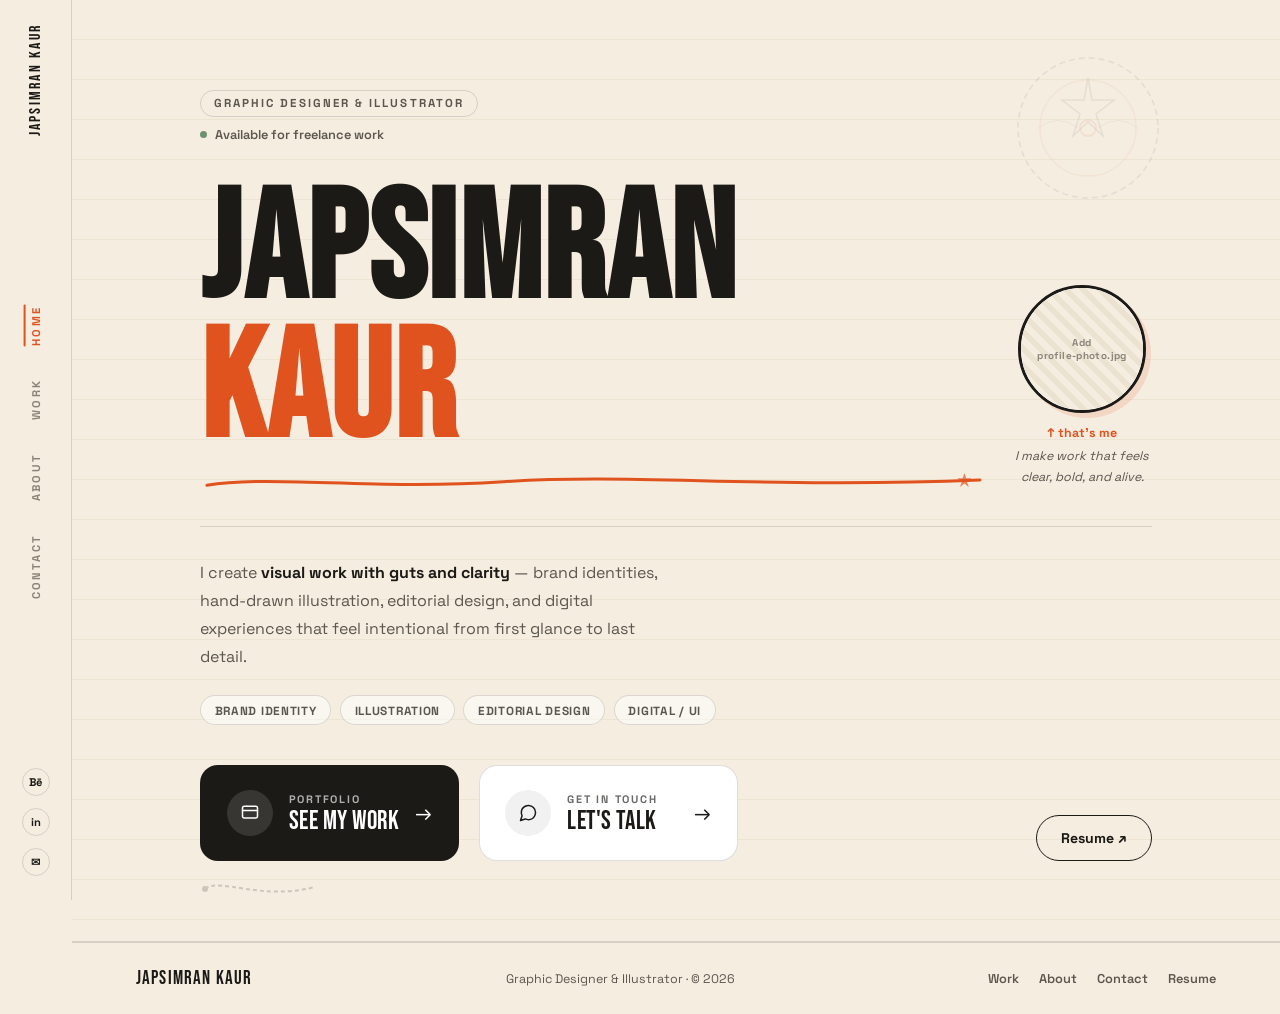
==== index.html @ 98e6c052 "Add files via upload" ====
<!DOCTYPE html>
<html lang="en">
<head>
<meta charset="UTF-8"/>
<meta name="viewport" content="width=device-width, initial-scale=1.0"/>
<title>Japsimran Kaur — Graphic Designer & Illustrator</title>
<meta name="description" content="Portfolio of Japsimran Kaur — graphic designer and illustrator specializing in brand identity, illustration, editorial and digital design."/>
<link rel="canonical" href="https://japsimrankaur.com/"/>
<meta property="og:type" content="website"/>
<meta property="og:site_name" content="Japsimran Kaur"/>
<meta property="og:title" content="Japsimran Kaur — Graphic Designer & Illustrator"/>
<meta property="og:description" content="Portfolio of Japsimran Kaur — graphic designer and illustrator specializing in brand identity, illustration, editorial and digital design."/>
<meta property="og:url" content="https://japsimrankaur.com/"/>
<meta property="og:image" content="https://japsimrankaur.com/images/social-share.jpg"/>
<meta property="og:image:width" content="1200"/>
<meta property="og:image:height" content="630"/>
<meta name="twitter:card" content="summary_large_image"/>
<meta name="twitter:title" content="Japsimran Kaur — Graphic Designer & Illustrator"/>
<meta name="twitter:description" content="Portfolio of Japsimran Kaur — graphic designer and illustrator specializing in brand identity, illustration, editorial and digital design."/>
<meta name="twitter:image" content="https://japsimrankaur.com/images/social-share.jpg"/>
<meta name="theme-color" content="#1C1A17"/>
<link rel="preconnect" href="https://fonts.googleapis.com"/>
<link rel="preconnect" href="https://fonts.gstatic.com" crossorigin/>
<link href="https://fonts.googleapis.com/css2?family=Bebas+Neue&family=Space+Grotesk:wght@400;500;600;700&display=swap" rel="stylesheet"/>
<link rel="icon" type="image/x-icon" href="images/favicon.ico"/>
<link rel="icon" type="image/png" sizes="32x32" href="images/favicon.png"/>
<link rel="icon" type="image/png" sizes="192x192" href="images/favicon-192.png"/>
<link rel="apple-touch-icon" sizes="180x180" href="images/apple-touch-icon.png"/>
<link rel="stylesheet" href="styles.css"/>

<!-- Google Analytics (GA4) — replace G-XXXXXXXXXX with your Measurement ID, then remove the surrounding comment to activate -->
<!--
<script async src="https://www.googletagmanager.com/gtag/js?id=G-XXXXXXXXXX"></script>
<script>
  window.dataLayer = window.dataLayer || [];
  function gtag(){dataLayer.push(arguments);}
  gtag('js', new Date());
  gtag('config', 'G-XXXXXXXXXX');
</script>
-->
</head>
<body data-page="home">

<!-- MOBILE TOP BAR (shown under 900px) -->
<div class="mobile-topbar">
  <span class="footer-brand">JAPSIMRAN KAUR</span>
  <a href="contact.html">Let's Talk</a>
</div>

<!-- SIDEBAR NAV -->
<aside class="sidebar">
  <span class="sidebar-brand">Japsimran Kaur</span>
  <nav class="sidebar-nav" aria-label="Main navigation">
    <a href="index.html" data-section="home">Home</a>
    <a href="work.html" data-section="work">Work</a>
    <a href="about.html" data-section="about">About</a>
    <a href="contact.html" data-section="contact">Contact</a>
  </nav>
  <div class="sidebar-socials">
    <a href="https://www.behance.net/japsimrankaur08" target="_blank" rel="noopener" title="Behance">Bē</a>
    <a href="https://www.linkedin.com/in/japsimrankaur08/" target="_blank" rel="noopener" title="LinkedIn">in</a>
    <a href="mailto:design.kaurjapsimran@gmail.com" title="Email">✉</a>
  </div>
</aside>

<div class="main-wrap">

<!-- ══════════════════════════════════
   HERO / HOME
══════════════════════════════════ -->
<section class="page-section" id="home">
  <div class="paper-lines"></div>

  <!-- Doodle sheet — faint full-bleed background texture, sits behind everything -->
  <div class="hero-doodle-bg" aria-hidden="true">
    <img src="images/doodle-sheet.jpg" alt=""/>
  </div>

  <div class="hero-inner">

    <!-- Doodle cluster top-right -->
    <svg class="hero-doodle-cluster" viewBox="0 0 160 160" fill="none" aria-hidden="true">
      <circle cx="80" cy="80" r="70" stroke="#1C1A17" stroke-width="1.5" stroke-dasharray="6 4" opacity=".35"/>
      <circle cx="80" cy="80" r="48" stroke="#E0531F" stroke-width="1.5" opacity=".25"/>
      <path d="M80 30 L84 52 L106 52 L88 66 L95 88 L80 74 L65 88 L72 66 L54 52 L76 52 Z" stroke="#1C1A17" stroke-width="1.5" fill="none" opacity=".3"/>
      <circle cx="80" cy="80" r="8" stroke="#E0531F" stroke-width="2" opacity=".4"/>
      <path d="M30 80 Q50 65 70 80" stroke="#1C1A17" stroke-width="1" fill="none" opacity=".2"/>
      <path d="M90 80 Q110 65 130 80" stroke="#1C1A17" stroke-width="1" fill="none" opacity=".2"/>
    </svg>

    <div class="hero-top">
      <div class="hero-meta">
        <span class="hero-meta-tag">Graphic Designer & Illustrator</span>
        <span class="hero-meta-status">
          <span class="status-dot"></span>
          Available for freelance work
        </span>
      </div>
    </div>

    <!-- THE NAME + PROFILE PHOTO -->
    <div style="position:relative;">
      <div class="hero-name-row">
        <div class="hero-name-block">
          <h1 class="hero-name">
            JAPSIMRAN<br/><span class="line2">KAUR</span>
          </h1>
          <!-- SVG scribble underline -->
          <svg class="name-underline" viewBox="0 0 900 28" height="28" xmlns="http://www.w3.org/2000/svg" aria-hidden="true">
            <path d="M8,20 C80,8 200,26 350,16 C500,6 650,24 900,14"
              stroke="#E0531F" stroke-width="3.5" fill="none"
              stroke-linecap="round"/>
            <path d="M882,6 L884,12 L890,12 L885,16 L887,22 L882,18 L877,22 L879,16 L874,12 L880,12 Z"
              fill="#E0531F" opacity=".7"/>
          </svg>
        </div>
        <!-- PROFILE PHOTO — replace src below with your own image -->
        <div class="hero-photo-col">
          <div class="hero-photo">
            <img src="images/profile-photo.jpg" alt="Portrait of Japsimran Kaur, graphic designer and illustrator" onerror="this.style.display='none'; this.nextElementSibling.style.display='flex';"/>
            <div class="hero-photo-placeholder" style="display:none;">Add<br/>profile-photo.jpg</div>
          </div>
          <div class="hero-annotation">
            <span class="anno-arrow">↑ that's me</span>
            <span class="anno-text">I make work that feels clear, bold, and alive.</span>
          </div>
        </div>
      </div>
    </div>

    <div class="hero-bottom">
      <div>
        <p class="hero-desc">
          I create <strong>visual work with guts and clarity</strong> — brand identities, hand-drawn illustration, editorial design, and digital experiences that feel intentional from first glance to last detail.
        </p>
        <!-- What I work on — small tag strip, fills the lower hero area -->
        <div class="hero-focus-tags">
          <span class="hero-focus-tag">Brand Identity</span>
          <span class="hero-focus-tag">Illustration</span>
          <span class="hero-focus-tag">Editorial Design</span>
          <span class="hero-focus-tag">Digital / UI</span>
        </div>

        <!-- STANDOUT VISUAL CTAs — the two things a visitor should do next -->
        <div class="cta-showcase">
          <a class="cta-card cta-work sr up" href="work.html">
            <span class="cta-icon">
              <svg viewBox="0 0 24 24" fill="none" stroke="currentColor" stroke-width="1.8" stroke-linecap="round" stroke-linejoin="round"><rect x="3" y="4" width="18" height="14" rx="2"/><path d="M3 9h18"/><path d="M8 4v0"/></svg>
            </span>
            <span class="cta-text">
              <span class="cta-label">Portfolio</span>
              <span class="cta-title">See My Work</span>
            </span>
            <span class="cta-arrow">→</span>
          </a>
          <a class="cta-card cta-talk sr up d1" href="contact.html">
            <span class="cta-icon">
              <svg viewBox="0 0 24 24" fill="none" stroke="currentColor" stroke-width="1.8" stroke-linecap="round" stroke-linejoin="round"><path d="M21 11.5a8.38 8.38 0 0 1-.9 3.8 8.5 8.5 0 0 1-7.6 4.7 8.38 8.38 0 0 1-3.8-.9L3 21l1.9-5.7a8.38 8.38 0 0 1-.9-3.8 8.5 8.5 0 0 1 4.7-7.6 8.38 8.38 0 0 1 3.8-.9h.5a8.48 8.48 0 0 1 8 8v.5z"/></svg>
            </span>
            <span class="cta-text">
              <span class="cta-label">Get In Touch</span>
              <span class="cta-title">Let's Talk</span>
            </span>
            <span class="cta-arrow">→</span>
          </a>
        </div>
      </div>
      <div class="hero-cta-group">
        <a class="btn btn-ghost" href="resume.pdf" target="_blank" rel="noopener">Resume ↗</a>
      </div>
    </div>

    <!-- doodle annotation bottom-left -->
    <svg style="position:absolute;bottom:2rem;left:4rem;width:120px;opacity:.18;" viewBox="0 0 120 40" fill="none" aria-hidden="true">
      <path d="M5 20 C20 8 60 32 115 18" stroke="#1C1A17" stroke-width="2" stroke-dasharray="4 3"/>
      <circle cx="5" cy="20" r="3" fill="#1C1A17"/>
    </svg>
  </div>
</section>

</div><!-- end main-wrap -->

<!-- FOOTER -->
<footer class="site-footer">
  <div class="footer-brand">JAPSIMRAN KAUR</div>
  <span class="footer-copy">Graphic Designer & Illustrator · © 2026</span>
  <nav class="footer-links">
    <a href="work.html">Work</a>
    <a href="about.html">About</a>
    <a href="contact.html">Contact</a>
    <a href="resume.pdf" target="_blank" rel="noopener">Resume</a>
  </nav>
</footer>

<!-- MOBILE NAV -->
<nav class="mobile-nav" aria-label="Mobile navigation">
  <a href="index.html" data-section="home">
    <span class="mob-nav-dot"></span>Home
  </a>
  <a href="work.html" data-section="work">
    <span class="mob-nav-dot"></span>Work
  </a>
  <a href="about.html" data-section="about">
    <span class="mob-nav-dot"></span>About
  </a>
  <a href="contact.html" data-section="contact">
    <span class="mob-nav-dot"></span>Contact
  </a>
</nav>

<script src="main.js"></script>
</body>
</html>
---- styles.css ----
/* ══════════════════════════════════════
   JAPSIMRAN KAUR — PORTFOLIO
   Shared stylesheet for all pages
══════════════════════════════════════ */

/* ══════════════════════════════════════
   RESET & BASE
══════════════════════════════════════ */
*,*::before,*::after{box-sizing:border-box;margin:0;padding:0}
html{scroll-behavior:smooth;-webkit-font-smoothing:antialiased}
body{
  font-family:'Space Grotesk',sans-serif;
  background:var(--cream);
  color:var(--black);
  overflow-x:hidden;
}
img{max-width:100%;display:block}
a{color:inherit;text-decoration:none}
button,input,textarea{font:inherit}

/* ══════════════════════════════════════
   TOKENS  — darker, warmer, consistent across every page
══════════════════════════════════════ */
:root{
  --cream:#F5EDE0;
  --black:#1C1A17;            /* slightly softer than pure black, warmer */
  --orange:#E0531F;           /* darkened from F05A28 for better contrast/legibility */
  --orange-dim:rgba(224,83,31,.14);
  --sage:#6E9171;              /* darkened from 8BAB8D so it reads on cream */
  --rule:#E3D6BE;              /* warm rule tone, replaces old cool blue #C8D8E8 */
  --muted:#5B564E;             /* darkened from #777 — was too low-contrast on cream */
  --muted-soft:#8A8478;        /* secondary muted, still readable */
  --white:#FFFFFF;
  --line:rgba(28,26,23,.14);   /* standard hairline replacing hard 2px black borders */
  --line-soft:rgba(28,26,23,.08);
  --shadow-card:rgba(28,26,23,.10);
  --sidebar:72px;
  --max:1120px;
}

/* ══════════════════════════════════════
   VERTICAL NAV SIDEBAR (desktop)
══════════════════════════════════════ */
.sidebar{
  position:fixed;
  left:0;top:0;bottom:0;
  width:var(--sidebar);
  z-index:200;
  display:flex;
  flex-direction:column;
  align-items:center;
  justify-content:space-between;
  padding:1.5rem 0;
  border-right:1.5px solid var(--line);
  background:var(--cream);
}
.sidebar-brand{
  writing-mode:vertical-rl;
  text-orientation:mixed;
  transform:rotate(180deg);
  font-family:'Bebas Neue',sans-serif;
  font-size:1rem;
  letter-spacing:.14em;
  color:var(--black);
}
.sidebar-nav{
  display:flex;flex-direction:column;
  align-items:center;gap:.25rem;
}
.sidebar-nav a{
  writing-mode:vertical-rl;
  text-orientation:mixed;
  transform:rotate(180deg);
  font-size:.7rem;
  font-weight:700;
  letter-spacing:.2em;
  text-transform:uppercase;
  color:var(--muted-soft);
  padding:.9rem .3rem;
  border-radius:4px;
  transition:color .2s,background .2s;
  position:relative;
}
.sidebar-nav a:hover,
.sidebar-nav a.active{color:var(--orange)}
.sidebar-nav a.active::before{
  content:'';
  position:absolute;right:0;top:50%;
  transform:translateY(-50%);
  width:2px;height:60%;
  background:var(--orange);
  border-radius:2px;
}
.sidebar-socials{
  display:flex;flex-direction:column;gap:.75rem;align-items:center;
}
.sidebar-socials a{
  width:28px;height:28px;
  display:grid;place-items:center;
  border:1.5px solid var(--line);
  border-radius:50%;
  font-size:.7rem;
  font-weight:700;
  transition:border-color .2s,color .2s,transform .2s;
}
.sidebar-socials a:hover{
  border-color:var(--orange);
  color:var(--orange);
  transform:scale(1.12);
}

/* ══════════════════════════════════════
   MAIN CONTENT (offset for sidebar)
══════════════════════════════════════ */
.main-wrap{
  margin-left:var(--sidebar);
  min-height:100vh;
}

/* ══════════════════════════════════════
   SECTION BASE
══════════════════════════════════════ */
.page-section{
  min-height:100vh;
  padding:5rem 4rem 5rem 4rem;
  position:relative;
  border-bottom:1.5px solid var(--line);
}
.inner{
  max-width:var(--max);
  margin:0 auto;
}

/* ══════════════════════════════════════
   PAPER LINES (subtle ruled texture)
══════════════════════════════════════ */
.paper-lines{
  position:absolute;inset:0;
  pointer-events:none;z-index:0;
  background-image:repeating-linear-gradient(
    to bottom,
    transparent,
    transparent 39px,
    var(--rule) 39px,
    var(--rule) 40px
  );
  opacity:.4;
}

/* ══════════════════════════════════════
   ★  HERO — THE SKETCHBOOK SPREAD
══════════════════════════════════════ */
#home{
  display:flex;
  align-items:center;
  background:var(--cream);
  overflow:hidden;
  padding-top:0;padding-bottom:0;
  min-height:100vh;
}
.hero-inner{
  position:relative;z-index:1;
  width:100%;
  display:flex;
  flex-direction:column;
  justify-content:center;
  padding:5rem 4rem;
}
.hero-top{
  display:flex;
  align-items:flex-start;
  justify-content:space-between;
  gap:2rem;
  margin-bottom:2.5rem;
}
.hero-meta{
  display:flex;flex-direction:column;
  gap:.6rem;
  padding-top:.6rem;
}
.hero-meta-tag{
  font-size:.72rem;
  font-weight:700;
  letter-spacing:.18em;
  text-transform:uppercase;
  color:var(--muted);
  border:1.5px solid var(--line);
  border-radius:999px;
  padding:.35rem .8rem;
  display:inline-block;
  align-self:flex-start;
}
.hero-meta-status{
  display:flex;align-items:center;gap:.5rem;
  font-size:.8rem;font-weight:600;color:var(--muted);
}
.status-dot{
  width:7px;height:7px;
  background:var(--sage);
  border-radius:50%;
  animation:pulse 2.5s ease infinite;
}
@keyframes pulse{
  0%,100%{box-shadow:0 0 0 0 rgba(110,145,113,.5)}
  50%{box-shadow:0 0 0 6px rgba(110,145,113,0)}
}

/* Doodle sheet — faint full-bleed background watermark on the hero */
.hero-doodle-bg{
  position:absolute;
  inset:0;
  z-index:0;
  overflow:hidden;
  pointer-events:none;
}
.hero-doodle-bg img{
  position:absolute;
  top:50%;right:-4%;
  width:46%;
  min-width:420px;
  height:auto;
  transform:translateY(-50%);
  opacity:.07;
  filter:grayscale(1) contrast(.9);
  mix-blend-mode:multiply;
  -webkit-mask-image:radial-gradient(ellipse 65% 65% at 60% 50%, #000 45%, transparent 88%);
  mask-image:radial-gradient(ellipse 65% 65% at 60% 50%, #000 45%, transparent 88%);
}

/* Reusable doodle watermark for any light/cream section (work, contact headers) */
.page-doodle-bg{
  position:absolute;
  inset:0;
  z-index:0;
  overflow:hidden;
  pointer-events:none;
}
.page-doodle-bg img{
  position:absolute;
  top:50%;right:-6%;
  width:38%;
  min-width:340px;
  height:auto;
  transform:translateY(-50%);
  opacity:.06;
  filter:grayscale(1) contrast(.9);
  mix-blend-mode:multiply;
  -webkit-mask-image:radial-gradient(ellipse 60% 60% at 65% 50%, #000 40%, transparent 85%);
  mask-image:radial-gradient(ellipse 60% 60% at 65% 50%, #000 40%, transparent 85%);
}
.page-doodle-bg-left img{
  right:auto;left:-6%;
  -webkit-mask-image:radial-gradient(ellipse 60% 60% at 35% 50%, #000 40%, transparent 85%);
  mask-image:radial-gradient(ellipse 60% 60% at 35% 50%, #000 40%, transparent 85%);
}
/* Variant for dark sections (About page) — doodle reads as light linework on black */
.page-doodle-bg-dark img{
  opacity:.10;
  filter:grayscale(1) invert(1) contrast(.85);
  mix-blend-mode:screen;
}
/* About page specifically: the right column is full of solid content (photo,
   faces panel) so a right-anchored doodle gets buried behind it. Instead,
   spread it wider and centre it so it reads behind BOTH columns evenly. */
#about .page-doodle-bg img{
  top:48%;left:50%;right:auto;
  width:78%;
  min-width:560px;
  transform:translate(-50%,-50%);
  -webkit-mask-image:radial-gradient(ellipse 70% 70% at 50% 50%, #000 35%, transparent 88%);
  mask-image:radial-gradient(ellipse 70% 70% at 50% 50%, #000 35%, transparent 88%);
}

/* Profile photo + name layout */
.hero-name-row{
  display:flex;
  align-items:flex-end;
  justify-content:space-between;
  gap:2rem;
  flex-wrap:wrap;
}
.hero-photo-col{
  display:flex;
  flex-direction:column;
  align-items:center;
  gap:.75rem;
  flex-shrink:0;
  padding-bottom:.5rem;
}
.hero-photo{
  width:128px;height:128px;
  border-radius:50%;
  overflow:hidden;
  border:3px solid var(--black);
  background:var(--white);
  flex-shrink:0;
  position:relative;
  box-shadow:5px 5px 0 var(--orange-dim);
}
.hero-photo img{width:100%;height:100%;object-fit:cover;}
.hero-photo-placeholder{
  width:100%;height:100%;
  display:flex;align-items:center;justify-content:center;
  text-align:center;
  font-size:.62rem;font-weight:700;
  letter-spacing:.04em;
  color:var(--muted-soft);
  padding:.6rem;
  background:repeating-linear-gradient(45deg,var(--cream),var(--cream) 6px,#ECE2D2 6px,#ECE2D2 12px);
}

/* THE MASSIVE NAME */
.hero-name-block{position:relative;flex:1;min-width:260px;}
.hero-name{
  font-family:'Bebas Neue',sans-serif;
  font-size:clamp(4rem,12vw,10.5rem);
  line-height:.9;
  letter-spacing:.01em;
  color:var(--black);
  position:relative;
  z-index:1;
  overflow-wrap:break-word;
  max-width:100%;
}
.hero-name .line2{color:var(--orange);}

/* SVG scribble underline */
.name-underline{
  display:block;
  width:100%;
  margin-top:.4rem;
  overflow:visible;
}
.name-underline path{
  stroke-dasharray:1000;
  stroke-dashoffset:1000;
  animation:drawLine 1.4s ease forwards .6s;
}
@keyframes drawLine{to{stroke-dashoffset:0}}

/* Annotation — margin note style, sits under the profile photo */
.hero-annotation{
  max-width:140px;
  text-align:center;
}
.anno-arrow{
  display:block;
  font-size:.78rem;
  color:var(--orange);
  font-weight:700;
  margin-bottom:.2rem;
}
.anno-text{
  font-size:.78rem;
  color:var(--muted);
  line-height:1.45;
  font-style:italic;
}

/* Bottom hero row */
.hero-bottom{
  display:flex;
  align-items:flex-end;
  justify-content:space-between;
  gap:2rem;
  padding-top:2rem;
  margin-top:2rem;
  border-top:1.5px solid var(--line);
}
.hero-desc{
  max-width:46ch;
  font-size:1rem;
  color:var(--muted);
  line-height:1.75;
}
.hero-desc strong{color:var(--black);}
.hero-focus-tags{
  display:flex;flex-wrap:wrap;gap:.55rem;
  margin-top:1.5rem;
}
.hero-focus-tag{
  font-size:.74rem;font-weight:700;
  letter-spacing:.06em;text-transform:uppercase;
  color:var(--muted);
  border:1.5px solid var(--line);
  border-radius:999px;
  padding:.4rem .85rem;
  background:rgba(255,255,255,.5);
  transition:border-color .2s,color .2s;
}
.hero-focus-tag:hover{border-color:var(--orange);color:var(--orange);}
.hero-cta-group{
  display:flex;flex-direction:column;
  align-items:flex-end;gap:.75rem;
  flex-shrink:0;
}

/* ══════════════════════════════════════
   STANDOUT CTA CARDS — Home page "See My Work" / "Let's Talk"
══════════════════════════════════════ */
.cta-showcase{
  display:grid;
  grid-template-columns:1fr 1fr;
  gap:1.25rem;
  margin-top:2.5rem;
}
.cta-card{
  position:relative;
  display:flex;
  align-items:center;
  gap:1rem;
  padding:1.5rem 1.6rem;
  border-radius:18px;
  border:1.5px solid var(--line);
  overflow:hidden;
  cursor:pointer;
  transition:transform .3s cubic-bezier(.2,.8,.2,1),box-shadow .3s ease,border-color .3s ease;
}
.cta-card::before{
  content:'';
  position:absolute;inset:0;
  opacity:0;
  transition:opacity .35s ease;
  z-index:0;
}
.cta-card:hover{transform:translateY(-6px) scale(1.015);box-shadow:0 20px 44px -14px rgba(28,26,23,.3);}
.cta-card:hover::before{opacity:1;}
.cta-work{background:var(--black);color:var(--white);}
.cta-work::before{background:radial-gradient(circle at 85% 20%,rgba(224,83,31,.5),transparent 60%);}
.cta-work:hover{border-color:var(--orange);}
.cta-talk{background:var(--white);color:var(--black);}
.cta-talk::before{background:radial-gradient(circle at 85% 20%,rgba(110,145,113,.35),transparent 60%);}
.cta-talk:hover{border-color:var(--sage);}
.cta-icon{
  position:relative;z-index:1;
  width:46px;height:46px;flex-shrink:0;
  border-radius:50%;
  display:grid;place-items:center;
  background:rgba(255,255,255,.12);
  transition:transform .35s cubic-bezier(.2,.8,.2,1),background .3s ease;
}
.cta-talk .cta-icon{background:rgba(28,26,23,.06);}
.cta-card:hover .cta-icon{transform:rotate(-14deg) scale(1.08);}
.cta-icon svg{width:20px;height:20px;}
.cta-text{position:relative;z-index:1;flex:1;}
.cta-text .cta-label{
  display:block;font-size:.68rem;font-weight:700;letter-spacing:.16em;text-transform:uppercase;
  opacity:.65;margin-bottom:.2rem;
}
.cta-text .cta-title{
  font-family:'Bebas Neue',sans-serif;
  font-size:1.6rem;letter-spacing:.02em;line-height:1;
}
.cta-arrow{
  position:relative;z-index:1;
  font-size:1.3rem;flex-shrink:0;
  transition:transform .3s cubic-bezier(.2,.8,.2,1);
}
.cta-card:hover .cta-arrow{transform:translateX(6px);}
@media(max-width:900px){
  .cta-showcase{grid-template-columns:1fr;margin-top:1.75rem;}
}

/* Doodle circle cluster top-right */
.hero-doodle-cluster{
  position:absolute;
  top:3rem;right:3rem;
  width:160px;height:160px;
  pointer-events:none;z-index:0;
  opacity:.22;
}

/* ══════════════════════════════════════
   BUTTONS
══════════════════════════════════════ */
.btn{
  display:inline-flex;align-items:center;gap:.5rem;
  padding:.8rem 1.5rem;
  border-radius:999px;
  font-weight:700;font-size:.88rem;
  border:1.5px solid var(--black);
  transition:transform .2s ease,background .2s,color .2s,border-color .2s,box-shadow .2s;
  white-space:nowrap;
  cursor:pointer;
}
.btn:hover{transform:translateY(-2px);}
.btn-solid{background:var(--black);color:var(--white);}
.btn-solid:hover{background:var(--orange);border-color:var(--orange);}
.btn-ghost{background:transparent;color:var(--black);}
.btn-ghost:hover{background:var(--white);border-color:var(--orange);color:var(--orange);}
.btn-orange{background:var(--orange);color:var(--white);border-color:var(--orange);}
.btn-orange:hover{background:var(--black);border-color:var(--black);}

/* ══════════════════════════════════════
   SECTION HEADERS
══════════════════════════════════════ */
.sec-eyebrow{
  font-size:.7rem;font-weight:700;
  letter-spacing:.2em;text-transform:uppercase;
  color:var(--orange);
  display:flex;align-items:center;gap:.6rem;
  margin-bottom:.75rem;
}
.sec-eyebrow::before{content:'✦';}
.sec-title{
  font-family:'Bebas Neue',sans-serif;
  font-size:clamp(3rem,7vw,6.5rem);
  line-height:.88;letter-spacing:.02em;
  margin-bottom:1rem;
}
.sec-sub{color:var(--muted);max-width:52ch;font-size:.97rem;line-height:1.7;}

/* ══════════════════════════════════════
   WORK SECTION
══════════════════════════════════════ */
#work{background:var(--cream);}
.work-header{
  display:flex;
  justify-content:space-between;
  align-items:flex-end;
  margin-bottom:3rem;
  gap:2rem;
  flex-wrap:wrap;
}

/* PROJECT GRID — masonry-ish intentional layout */
.proj-grid{
  display:grid;
  grid-template-columns:1fr 1fr 1fr;
  grid-template-rows:auto;
  gap:1.25rem;
}
/* card 1: large left */
.proj-card:nth-child(1){grid-column:1/3;grid-row:1/2;}
/* card 2: right tall */
.proj-card:nth-child(2){grid-column:3/4;grid-row:1/3;}
/* card 3: bottom, spans left two columns */
.proj-card:nth-child(3){grid-column:1/3;grid-row:2/3;}

/* ══════════════════════════════════════
   PRINT GALLERY TEASERS — Posters / Book Covers
   (link out to standalone Pinterest-style pages)
══════════════════════════════════════ */
.print-gallery-heading{margin:4rem 0 1.5rem;}
.print-gallery-grid{
  display:grid;
  grid-template-columns:1fr 1fr;
  gap:1.25rem;
}
.print-gallery-card{
  position:relative;
  display:block;
  border-radius:18px;
  overflow:hidden;
  border:1.5px solid var(--line);
  background:var(--black);
  min-height:340px;
  box-shadow:0 1px 2px var(--shadow-card);
  transition:transform .3s cubic-bezier(.2,.8,.2,1),box-shadow .3s ease;
}
.print-gallery-card:hover{transform:translateY(-6px);box-shadow:0 22px 44px -14px rgba(28,26,23,.32);}
.pg-collage{
  position:absolute;inset:0;
  display:grid;
  grid-template-columns:1fr 1fr;
  grid-template-rows:1fr 1fr;
  gap:2px;
}
.pg-collage img{width:100%;height:100%;object-fit:cover;transition:transform .6s ease;}
.print-gallery-card:hover .pg-collage img{transform:scale(1.06);}
.pg-tile-placeholder{
  width:100%;height:100%;
  background:repeating-linear-gradient(45deg,#33302B,#33302B 10px,#3B3730 10px,#3B3730 20px);
}
.pg-overlay{
  position:absolute;inset:0;
  background:linear-gradient(0deg,rgba(28,26,23,.92) 0%,rgba(28,26,23,.35) 45%,rgba(28,26,23,.15) 100%);
  backdrop-filter:blur(1px);
}
.pg-body{
  position:absolute;left:0;right:0;bottom:0;
  padding:1.5rem 1.6rem;
  color:var(--white);
}
.pg-body span.pg-tag{
  display:inline-block;
  font-size:.68rem;font-weight:700;letter-spacing:.14em;text-transform:uppercase;
  color:var(--orange);margin-bottom:.4rem;
}
.pg-body h3{
  font-family:'Bebas Neue',sans-serif;
  font-size:2.3rem;letter-spacing:.02em;line-height:1;margin-bottom:.4rem;
}
.pg-body p{font-size:.85rem;color:rgba(255,255,255,.75);margin-bottom:.85rem;max-width:34ch;}
.pg-cta{
  display:inline-flex;align-items:center;gap:.4rem;
  font-weight:700;font-size:.84rem;color:var(--white);
  border:1.5px solid rgba(255,255,255,.4);
  border-radius:999px;padding:.5rem 1.1rem;
  transition:gap .2s,border-color .2s,background .2s;
}
.print-gallery-card:hover .pg-cta{gap:.65rem;border-color:var(--orange);background:rgba(224,83,31,.15);}
@media(max-width:900px){
  .print-gallery-grid{grid-template-columns:1fr;}
}

/* ══════════════════════════════════════
   PINTEREST-STYLE MASONRY GALLERY PAGE
   (posters.html / book-covers.html)
══════════════════════════════════════ */
.pin-grid{
  column-count:4;
  column-gap:1rem;
}
.pin-tile{
  break-inside:avoid;
  margin-bottom:1rem;
  position:relative;
  border-radius:14px;
  overflow:hidden;
  border:1.5px solid var(--line);
  background:#E9DFCF;
  cursor:pointer;
  box-shadow:0 1px 2px var(--shadow-card);
  transition:transform .3s cubic-bezier(.2,.8,.2,1),box-shadow .3s ease;
}
.pin-tile:hover{transform:translateY(-4px);box-shadow:0 16px 32px -10px rgba(28,26,23,.28);}
.pin-tile img{width:100%;display:block;transition:transform .5s ease;}
.pin-tile:hover img{transform:scale(1.04);}
.pin-tile-placeholder{
  width:100%;aspect-ratio:3/4;
  display:flex;flex-direction:column;gap:.3rem;
  align-items:center;justify-content:center;
  text-align:center;font-size:.72rem;font-weight:700;color:var(--muted);
  padding:1rem;
  background:repeating-linear-gradient(45deg,#E9DFCF,#E9DFCF 10px,#E2D6C2 10px,#E2D6C2 20px);
}
.pin-tile-placeholder small{font-weight:600;font-size:.64rem;color:var(--muted-soft);}
.pin-tile.img-missing img{display:none;}
.pin-tile.img-missing .pin-tile-placeholder{display:flex;}
/* frosted blur reveal on hover — themed frosted-glass effect */
.pin-tile-overlay{
  position:absolute;inset:0;
  display:flex;align-items:flex-end;
  padding:.9rem;
  background:rgba(28,26,23,.0);
  backdrop-filter:blur(0px);
  opacity:0;
  transition:opacity .3s ease,background .3s ease,backdrop-filter .3s ease;
}
.pin-tile:hover .pin-tile-overlay{
  opacity:1;
  background:linear-gradient(0deg,rgba(28,26,23,.55) 0%,rgba(28,26,23,.05) 55%,transparent 100%);
}
.pin-tile-overlay span{
  color:var(--white);font-size:.72rem;font-weight:700;
  letter-spacing:.08em;text-transform:uppercase;
  display:inline-flex;align-items:center;gap:.35rem;
  background:rgba(28,26,23,.4);
  backdrop-filter:blur(6px);
  padding:.35rem .75rem;border-radius:999px;
}
.pin-loadmore-wrap{display:flex;justify-content:center;margin-top:2.5rem;}
@media(max-width:1100px){.pin-grid{column-count:3;}}
@media(max-width:700px){.pin-grid{column-count:2;column-gap:.7rem;} .pin-tile{margin-bottom:.7rem;}}

/* ── LIGHTBOX — full-screen frosted-glass viewer for the Pinterest galleries ── */
.lightbox-overlay{
  position:fixed;inset:0;
  z-index:600;
  display:none;
  align-items:center;justify-content:center;
  background:rgba(20,18,16,.82);
  backdrop-filter:blur(18px) saturate(1.15);
  -webkit-backdrop-filter:blur(18px) saturate(1.15);
  padding:2rem;
}
.lightbox-overlay.open{display:flex;animation:overlayIn .25s ease;}
.lightbox-stage{
  position:relative;
  max-width:min(92vw,900px);
  max-height:88vh;
  display:flex;align-items:center;justify-content:center;
  animation:modalIn .3s cubic-bezier(.2,.8,.2,1);
}
.lightbox-stage img{
  max-width:100%;max-height:88vh;
  border-radius:14px;
  box-shadow:0 30px 70px -14px rgba(0,0,0,.6);
  display:block;
}
.lightbox-close,.lightbox-back{
  position:fixed;
  width:42px;height:42px;
  border-radius:50%;
  background:rgba(245,237,224,.14);
  border:1.5px solid rgba(255,255,255,.3);
  color:var(--white);
  display:grid;place-items:center;
  font-size:1.15rem;font-weight:700;
  cursor:pointer;z-index:602;
  backdrop-filter:blur(8px);
  transition:background .2s,border-color .2s,transform .2s;
}
.lightbox-close{top:1.5rem;right:1.5rem;}
.lightbox-back{top:1.5rem;left:1.5rem;width:auto;padding:0 1rem;border-radius:999px;gap:.4rem;display:inline-flex;align-items:center;font-size:.8rem;letter-spacing:.05em;}
.lightbox-close:hover,.lightbox-back:hover{background:var(--orange);border-color:var(--orange);transform:scale(1.05);}
.lightbox-arrow{
  position:fixed;top:50%;transform:translateY(-50%);
  width:48px;height:48px;border-radius:50%;
  background:rgba(245,237,224,.14);
  border:1.5px solid rgba(255,255,255,.3);
  color:var(--white);
  display:grid;place-items:center;
  font-size:1.5rem;font-weight:700;
  cursor:pointer;z-index:602;
  backdrop-filter:blur(8px);
  transition:background .2s,border-color .2s,transform .2s;
}
.lightbox-arrow:hover{background:var(--orange);border-color:var(--orange);}
.lightbox-prev{left:1.5rem;}
.lightbox-next{right:1.5rem;}
.lightbox-counter{
  position:fixed;bottom:1.5rem;left:50%;transform:translateX(-50%);
  color:var(--white);font-size:.75rem;font-weight:700;letter-spacing:.1em;
  background:rgba(245,237,224,.14);
  border:1.5px solid rgba(255,255,255,.25);
  backdrop-filter:blur(8px);
  padding:.4rem 1rem;border-radius:999px;z-index:602;
}
@media(max-width:700px){
  .lightbox-arrow{width:38px;height:38px;font-size:1.2rem;}
  .lightbox-prev{left:.6rem;}
  .lightbox-next{right:.6rem;}
  .lightbox-close{top:1rem;right:1rem;}
  .lightbox-back{top:1rem;left:1rem;}
}

/* Gallery page intro header */
.gallery-stats{
  display:flex;gap:1.5rem;flex-wrap:wrap;
  margin:1.5rem 0 2.5rem;
  padding:1rem 1.25rem;
  border:1.5px solid var(--line);
  border-radius:12px;
  background:rgba(255,255,255,.5);
}
.gallery-stats div{display:flex;flex-direction:column;gap:.15rem;}
.gallery-stats strong{font-family:'Bebas Neue',sans-serif;font-size:1.6rem;color:var(--orange);line-height:1;}
.gallery-stats span{font-size:.68rem;font-weight:700;letter-spacing:.1em;text-transform:uppercase;color:var(--muted);}

.proj-card{
  border:1.5px solid var(--line);
  border-radius:16px;
  overflow:hidden;
  background:var(--white);
  box-shadow:0 1px 2px var(--shadow-card);
  transition:transform .25s ease,box-shadow .25s ease,border-color .25s ease;
  display:flex;flex-direction:column;
  cursor:pointer;
}
.proj-card:hover{
  transform:translateY(-5px);
  border-color:rgba(224,83,31,.35);
  box-shadow:0 16px 32px -8px rgba(28,26,23,.18),0 0 0 1px rgba(224,83,31,.12);
}
.proj-card:nth-child(2):hover,
.proj-card:nth-child(3):hover{
  box-shadow:0 16px 32px -8px rgba(28,26,23,.18),0 0 0 1px rgba(110,145,113,.18);
  border-color:rgba(110,145,113,.4);
}
.proj-thumb{
  position:relative;
  overflow:hidden;
  background:#E9DFCF;
  flex-shrink:0;
  aspect-ratio:4/3;
}
.proj-card:nth-child(1) .proj-thumb{height:320px;aspect-ratio:auto;}
.proj-card:nth-child(2) .proj-thumb{height:100%;min-height:400px;flex:1;aspect-ratio:auto;}
.proj-card:nth-child(3) .proj-thumb,
.proj-card:nth-child(4) .proj-thumb{height:220px;aspect-ratio:auto;}
.proj-thumb img{
  width:100%;height:100%;object-fit:cover;
  transition:transform .6s ease;
}
.proj-card:hover .proj-thumb img{transform:scale(1.04);}
/* placeholder when no image */
.proj-thumb-placeholder{
  width:100%;height:100%;
  display:flex;flex-direction:column;gap:.35rem;
  align-items:center;justify-content:center;
  font-size:.78rem;font-weight:700;color:var(--muted);
  padding:1rem;text-align:center;
  background:repeating-linear-gradient(45deg,#E9DFCF,#E9DFCF 10px,#E2D6C2 10px,#E2D6C2 20px);
}
.proj-thumb-placeholder small{
  font-weight:600;font-size:.68rem;color:var(--muted-soft);
  letter-spacing:.04em;
}
.proj-tag{
  position:absolute;top:.85rem;left:.85rem;
  background:var(--cream);
  border:1.5px solid var(--line);
  border-radius:999px;
  font-size:.68rem;font-weight:700;
  letter-spacing:.1em;text-transform:uppercase;
  padding:.3rem .7rem;z-index:2;
  color:var(--black);
}
.proj-tag.t-orange{background:var(--orange);color:var(--white);border-color:var(--orange);}
.proj-tag.t-sage{background:var(--sage);color:var(--white);border-color:var(--sage);}
.proj-body{
  padding:1.25rem 1.25rem 1.5rem;
  display:flex;flex-direction:column;gap:.5rem;
  flex-shrink:0;
}
.proj-body h3{
  font-family:'Bebas Neue',sans-serif;
  font-size:1.9rem;letter-spacing:.03em;line-height:1;
}
.proj-body p{font-size:.88rem;color:var(--muted);line-height:1.6;}
.proj-link{
  display:inline-flex;align-items:center;gap:.35rem;
  font-weight:700;font-size:.82rem;
  color:var(--orange);
  margin-top:.25rem;
  border-bottom:1.5px solid var(--orange);
  padding-bottom:1px;
  align-self:flex-start;
  transition:gap .2s;
}
.proj-link:hover{gap:.55rem;}

/* ══════════════════════════════════════
   PROJECT MODAL — full-screen pin-style detail view
══════════════════════════════════════ */
.modal-overlay{
  position:fixed;inset:0;
  background:rgba(28,26,23,.72);
  z-index:500;
  display:none;
  align-items:center;
  justify-content:center;
  overflow-y:auto;
  padding:2rem;
  backdrop-filter:blur(14px) saturate(1.1);
  -webkit-backdrop-filter:blur(14px) saturate(1.1);
}
.modal-overlay.open{display:flex;animation:overlayIn .25s ease;}
@keyframes overlayIn{from{opacity:0}to{opacity:1}}
.modal{
  background:var(--cream);
  border:1.5px solid var(--line);
  border-radius:22px;
  width:min(980px,100%);
  height:min(90vh,900px);
  margin:auto;
  overflow:hidden;
  animation:modalIn .35s cubic-bezier(.2,.8,.2,1);
  box-shadow:0 30px 70px -14px rgba(28,26,23,.45);
  display:flex;
  flex-direction:column;
}
@keyframes modalIn{
  from{opacity:0;transform:translateY(36px)scale(.96)}
  to{opacity:1;transform:none}
}
.modal-hero{
  height:46vh;
  min-height:320px;
  max-height:460px;
  background:#E9DFCF;
  position:relative;
  overflow:hidden;
  flex-shrink:0;
}
.modal-hero img{width:100%;height:100%;object-fit:cover;}
.modal-body{overflow-y:auto;flex:1;scrollbar-width:thin;}

/* ── MODAL CAROUSEL — real horizontal scroll-snap, swipeable/scrollable ── */
.modal-carousel{
  position:relative;
  width:100%;height:100%;
  display:flex;
  overflow-x:auto;
  scroll-snap-type:x mandatory;
  scroll-behavior:smooth;
  -webkit-overflow-scrolling:touch;
  scrollbar-width:none;
}
.modal-carousel::-webkit-scrollbar{display:none;}
.modal-slide{
  position:relative;
  flex:0 0 100%;
  width:100%;height:100%;
  scroll-snap-align:start;
  scroll-snap-stop:always;
}
.modal-slide img{width:100%;height:100%;object-fit:cover;display:block;}
.modal-slide-placeholder{
  display:none;
  position:absolute;inset:0;
  flex-direction:column;gap:.4rem;
  align-items:center;justify-content:center;
  text-align:center;
  font-size:.78rem;font-weight:700;color:var(--muted);
  padding:1rem;
  background:repeating-linear-gradient(45deg,#E9DFCF,#E9DFCF 10px,#E2D6C2 10px,#E2D6C2 20px);
}
.modal-slide-placeholder small{font-weight:600;font-size:.68rem;color:var(--muted-soft);}
.modal-slide.img-missing img{display:none;}
.modal-slide.img-missing .modal-slide-placeholder{display:flex;}
.modal-scroll-hint{
  position:absolute;bottom:.9rem;left:50%;
  transform:translateX(-50%);
  z-index:3;
  font-size:.64rem;font-weight:700;letter-spacing:.1em;text-transform:uppercase;
  color:var(--white);
  background:rgba(28,26,23,.45);
  backdrop-filter:blur(6px);
  padding:.35rem .8rem;border-radius:999px;
  opacity:.9;
  animation:hintPulse 2.2s ease infinite;
  pointer-events:none;
}
@keyframes hintPulse{0%,100%{opacity:.5}50%{opacity:.95}}

.modal-arrow{
  position:absolute;top:50%;
  transform:translateY(-50%);
  width:40px;height:40px;
  border-radius:50%;
  background:rgba(245,237,224,.85);
  border:1.5px solid var(--line);
  display:grid;place-items:center;
  font-size:1.4rem;font-weight:700;
  cursor:pointer;z-index:3;
  transition:background .2s,border-color .2s,color .2s,transform .2s;
  backdrop-filter:blur(4px);
}
.modal-arrow:hover{background:var(--orange);border-color:var(--orange);color:var(--white);}
.modal-arrow-prev{left:1rem;}
.modal-arrow-next{right:1rem;}

.modal-carousel-dots{
  position:absolute;bottom:1rem;left:50%;
  transform:translateX(-50%);
  display:flex;gap:.45rem;
  z-index:3;
}
.modal-dot{
  width:8px;height:8px;border-radius:50%;
  background:rgba(245,237,224,.6);
  border:1.5px solid rgba(28,26,23,.25);
  cursor:pointer;padding:0;
  transition:background .2s,transform .2s,border-color .2s;
}
.modal-dot.is-active{background:var(--orange);border-color:var(--orange);transform:scale(1.15);}
.modal-dot:hover{border-color:var(--orange);}

/* ── MODAL GALLERY (Editorial & Posters "See All") ── */
.modal-gallery-grid{
  display:grid;
  grid-template-columns:repeat(3,1fr);
  gap:.6rem;
  margin-bottom:1rem;
}
.modal-gallery-tile{
  position:relative;
  aspect-ratio:4/3;
  border-radius:8px;
  overflow:hidden;
  background:#E9DFCF;
  border:1.5px solid var(--line);
}
.modal-gallery-tile img{width:100%;height:100%;object-fit:cover;display:block;}
.modal-gallery-tile-placeholder{
  display:none;
  position:absolute;inset:0;
  align-items:center;justify-content:center;
  text-align:center;
  font-size:.6rem;font-weight:700;color:var(--muted);
  padding:.4rem;
  background:repeating-linear-gradient(45deg,#E9DFCF,#E9DFCF 8px,#E2D6C2 8px,#E2D6C2 16px);
}
.modal-gallery-tile.img-missing img{display:none;}
.modal-gallery-tile.img-missing .modal-gallery-tile-placeholder{display:flex;}
.modal-seeall-btn{width:100%;justify-content:center;}

.modal-close{
  position:absolute;top:1rem;right:1rem;
  width:38px;height:38px;
  background:var(--cream);
  border:1.5px solid var(--line);
  border-radius:50%;
  display:grid;place-items:center;
  font-size:1.1rem;font-weight:700;
  cursor:pointer;
  z-index:4;
  transition:background .2s,transform .2s,border-color .2s,color .2s;
}
.modal-close:hover{background:var(--orange);border-color:var(--orange);color:var(--white);transform:rotate(90deg);}
.modal-tag{
  position:absolute;top:1rem;left:1rem;
  background:var(--cream);
  border:1.5px solid var(--line);
  border-radius:999px;
  font-size:.7rem;font-weight:700;letter-spacing:.1em;text-transform:uppercase;
  padding:.4rem .9rem;
  z-index:3;
}
.modal-body{padding:2.5rem;}
.modal-body h2{
  font-family:'Bebas Neue',sans-serif;
  font-size:3.5rem;letter-spacing:.03em;line-height:.9;
  margin-bottom:1.25rem;
}
.modal-meta{
  display:grid;grid-template-columns:repeat(3,1fr);
  gap:1rem;
  padding:1.25rem;
  background:rgba(28,26,23,.04);
  border:1.5px solid var(--line);
  border-radius:12px;
  margin-bottom:1.5rem;
}
.modal-meta-item small{
  display:block;
  font-size:.68rem;font-weight:700;
  letter-spacing:.12em;text-transform:uppercase;
  color:var(--muted);margin-bottom:.2rem;
}
.modal-meta-item strong{font-size:.92rem;}
.modal-section{margin-bottom:1.5rem;}
.modal-section h4{
  font-size:.72rem;font-weight:700;letter-spacing:.15em;text-transform:uppercase;
  color:var(--orange);margin-bottom:.6rem;
}
.modal-section p{color:var(--muted);line-height:1.75;font-size:.95rem;}
.modal-footer{
  display:flex;gap:.75rem;flex-wrap:wrap;
  padding-top:1.5rem;
  border-top:1.5px solid var(--line);
}

/* ══════════════════════════════════════
   ABOUT SECTION
══════════════════════════════════════ */
#about{background:var(--black);color:var(--white);}
#about .paper-lines{
  background-image:repeating-linear-gradient(
    to bottom,
    transparent,
    transparent 39px,
    rgba(255,255,255,.05) 39px,
    rgba(255,255,255,.05) 40px
  );
  opacity:1;
}
#about .sec-eyebrow{color:var(--orange);}
.about-grid{
  display:grid;
  grid-template-columns:1.1fr .9fr;
  gap:3rem;
  align-items:start;
  margin-top:3.5rem;
}
.about-left h2{
  font-family:'Bebas Neue',sans-serif;
  font-size:clamp(3.5rem,8vw,7rem);
  line-height:.88;letter-spacing:.02em;
  color:var(--white);
  margin-bottom:1.5rem;
}
.about-left h2 span{color:var(--orange);}
.about-para{
  color:rgba(255,255,255,.78);
  font-size:1rem;line-height:1.8;
  margin-bottom:1rem;
  max-width:52ch;
}
/* Profile photo on about page */
.about-photo{
  width:100%;
  aspect-ratio:4/5;
  border-radius:16px;
  overflow:hidden;
  border:1.5px solid rgba(255,255,255,.15);
  background:rgba(255,255,255,.04);
  margin-bottom:1.5rem;
}
.about-photo img{width:100%;height:100%;object-fit:cover;}
.about-photo-placeholder{
  width:100%;height:100%;
  display:flex;flex-direction:column;gap:.4rem;
  align-items:center;justify-content:center;
  text-align:center;color:rgba(255,255,255,.4);
  font-size:.78rem;font-weight:700;letter-spacing:.04em;
  padding:1.5rem;
}
.about-photo-placeholder small{font-size:.68rem;font-weight:600;color:rgba(255,255,255,.28);}

/* Doodle faces panel */
.about-faces-panel{
  border:1.5px solid rgba(255,255,255,.15);
  border-radius:20px;
  overflow:hidden;
  background:rgba(255,255,255,.04);
}
.faces-svg-wrap{
  padding:2rem;
  border-bottom:1.5px solid rgba(255,255,255,.1);
}
.about-stats{
  display:grid;grid-template-columns:1fr 1fr;
}
.about-stat{
  padding:1.5rem;
  border-right:1.5px solid rgba(255,255,255,.1);
  border-bottom:1.5px solid rgba(255,255,255,.1);
}
.about-stat:nth-child(even){border-right:0;}
.about-stat:nth-child(3),
.about-stat:nth-child(4){border-bottom:0;}
.about-stat-num{
  font-family:'Bebas Neue',sans-serif;
  font-size:3rem;color:var(--orange);
  line-height:1;display:block;margin-bottom:.2rem;
}
.about-stat-label{font-size:.8rem;color:rgba(255,255,255,.55);font-weight:600;}

/* Skills */
.about-skills{
  margin-top:2.5rem;
  display:flex;flex-direction:column;gap:1rem;
}
.skill-row{
  display:flex;align-items:center;gap:1rem;
}
.skill-name{
  font-size:.8rem;font-weight:700;
  letter-spacing:.08em;text-transform:uppercase;
  color:rgba(255,255,255,.65);
  width:160px;flex-shrink:0;
}
.skill-bar{
  flex:1;height:3px;
  background:rgba(255,255,255,.12);
  border-radius:2px;overflow:hidden;
}
.skill-fill{
  height:100%;
  background:var(--orange);
  border-radius:2px;
  transform:scaleX(0);transform-origin:left;
  transition:transform 1s ease;
}
.skill-fill.animate{transform:scaleX(1);}

/* Tools */
.tools-wrap{
  margin-top:2.5rem;
  display:flex;flex-wrap:wrap;gap:.6rem;
}
.tool-tag{
  padding:.5rem 1rem;
  border:1.5px solid rgba(255,255,255,.2);
  border-radius:999px;
  font-size:.8rem;font-weight:700;
  color:rgba(255,255,255,.75);
  transition:border-color .2s,color .2s;
}
.tool-tag:hover{border-color:var(--orange);color:var(--orange);}

/* ══════════════════════════════════════
   CONTACT SECTION
══════════════════════════════════════ */
#contact{background:var(--cream);}
.contact-grid{
  display:grid;
  grid-template-columns:1fr 1fr;
  gap:2.5rem;
  margin-top:3rem;
  align-items:stretch;
}
.contact-info{
  display:flex;flex-direction:column;
  height:100%;
}
.contact-big{
  font-family:'Bebas Neue',sans-serif;
  font-size:clamp(2.6rem,6vw,5rem);
  line-height:.92;letter-spacing:.02em;
  margin-bottom:1.1rem;
}
.contact-big span{color:var(--orange);}
.contact-intro{
  color:var(--muted);max-width:42ch;line-height:1.75;
  margin-bottom:2rem;font-size:.97rem;
}
.contact-links{display:flex;flex-direction:column;gap:.85rem;flex:1;}
.contact-link-row{
  display:flex;align-items:center;justify-content:space-between;
  padding:1rem 1.25rem;
  border:1.5px solid var(--line);
  border-radius:12px;
  background:var(--white);
  box-shadow:0 1px 2px var(--shadow-card);
  transition:transform .2s,box-shadow .2s,border-color .2s;
}
.contact-link-row:hover{
  transform:translateY(-3px);
  border-color:rgba(224,83,31,.35);
  box-shadow:0 10px 24px -6px rgba(28,26,23,.16);
}
.contact-link-row-left small{
  display:block;font-size:.7rem;font-weight:700;
  letter-spacing:.12em;text-transform:uppercase;
  color:var(--muted);margin-bottom:.15rem;
}
.contact-link-row-left strong{font-size:.88rem;}
.contact-link-row .btn{transition:transform .2s,background .2s,color .2s,border-color .2s;}
.contact-link-row:hover .btn{transform:translateX(3px);}
.contact-doodle{margin-top:1.75rem;opacity:.3;width:180px;}
.contact-doodle path{
  stroke-dasharray:600;
  stroke-dashoffset:600;
  animation:drawContactLine 1.6s ease forwards .3s;
}
.contact-doodle circle{
  opacity:0;
  animation:fadeInDot .4s ease forwards 1.7s;
}
@keyframes drawContactLine{to{stroke-dashoffset:0}}
@keyframes fadeInDot{to{opacity:1}}

.contact-form-card{
  border:1.5px solid var(--line);
  border-radius:20px;
  padding:2rem;
  background:var(--white);
  box-shadow:0 1px 2px var(--shadow-card);
  display:flex;flex-direction:column;
  height:100%;
}
.contact-form{display:grid;gap:1rem;flex:1;align-content:start;}
.field{display:grid;gap:.4rem;}
.field label{font-size:.78rem;font-weight:700;letter-spacing:.06em;text-transform:uppercase;color:var(--black);}
.field input,
.field textarea{
  width:100%;
  border:1.5px solid var(--line);
  background:var(--cream);
  border-radius:10px;
  padding:.8rem 1rem;
  font:inherit;font-size:.92rem;
  color:var(--black);
  outline:none;
  transition:border-color .2s,background .2s,box-shadow .2s;
}
.field input::placeholder,
.field textarea::placeholder{color:var(--muted-soft);}
.field input:focus,
.field textarea:focus{
  border-color:var(--orange);
  background:var(--white);
  box-shadow:0 0 0 3px var(--orange-dim);
}
textarea{min-height:130px;resize:vertical;}
.contact-form-foot{margin-top:1.25rem;}
.contact-form-foot .btn-solid{
  animation:ctaPulse 2.8s ease infinite;
}
.contact-form-foot .btn-solid:hover{animation:none;}
@keyframes ctaPulse{
  0%,100%{box-shadow:0 0 0 0 rgba(28,26,23,.18);}
  50%{box-shadow:0 0 0 7px rgba(28,26,23,0);}
}

/* ══════════════════════════════════════
   FOOTER
══════════════════════════════════════ */
.site-footer{
  margin-left:var(--sidebar);
  border-top:1.5px solid var(--line);
  padding:1.5rem 4rem;
  display:flex;
  justify-content:space-between;
  align-items:center;
  flex-wrap:wrap;
  gap:1rem;
}
.footer-brand{
  font-family:'Bebas Neue',sans-serif;
  font-size:1.2rem;letter-spacing:.06em;
}
.footer-copy{font-size:.78rem;color:var(--muted);}
.footer-links{display:flex;gap:1.25rem;}
.footer-links a{font-size:.8rem;font-weight:600;color:var(--muted);transition:color .2s;}
.footer-links a:hover{color:var(--orange);}

/* ══════════════════════════════════════
   PAGE HEADER (for work/about/contact top banner)
══════════════════════════════════════ */
.page-hero{
  padding-top:6.5rem;
  padding-bottom:2.5rem;
}

/* ══════════════════════════════════════
   SCROLL REVEAL
══════════════════════════════════════ */
.sr{opacity:0;transform:translateY(28px);transition:opacity .7s cubic-bezier(.2,.7,.2,1),transform .7s cubic-bezier(.2,.7,.2,1);}
.sr.up{transform:translateY(28px);}
.sr.left{transform:translateX(-32px);}
.sr.right{transform:translateX(32px);}
.sr.visible{opacity:1;transform:none;}
.d1{transition-delay:.08s}
.d2{transition-delay:.16s}
.d3{transition-delay:.24s}
.d4{transition-delay:.32s}
.d5{transition-delay:.4s}

@media (prefers-reduced-motion: reduce){
  .sr{opacity:1!important;transform:none!important;transition:none!important;}
  .name-underline path{animation:none;stroke-dashoffset:0;}
  .status-dot{animation:none;}
  .contact-doodle path{animation:none;stroke-dashoffset:0;}
  .contact-doodle circle{animation:none;opacity:1;}
  .contact-form-foot .btn-solid{animation:none;}
  *{scroll-behavior:auto!important;}
}

/* ══════════════════════════════════════
   MOBILE NAV (bottom bar)
══════════════════════════════════════ */
.mobile-nav{
  display:none;
  position:fixed;bottom:0;left:0;right:0;
  z-index:200;
  background:var(--cream);
  border-top:1.5px solid var(--line);
  padding:.75rem 1.5rem;
  justify-content:space-between;
  box-shadow:0 -4px 16px rgba(28,26,23,.06);
}
.mobile-nav a{
  font-size:.65rem;font-weight:700;
  letter-spacing:.12em;text-transform:uppercase;
  color:var(--muted-soft);
  display:flex;flex-direction:column;align-items:center;gap:.2rem;
  transition:color .2s;
}
.mobile-nav a.active,.mobile-nav a:hover{color:var(--orange);}
.mob-nav-dot{
  width:4px;height:4px;border-radius:50%;
  background:var(--orange);
  opacity:0;transition:opacity .2s;
}
.mobile-nav a.active .mob-nav-dot{opacity:1;}

/* Mobile top brand bar (shown only on small screens, since sidebar hides) */
.mobile-topbar{
  display:none;
  position:fixed;top:0;left:0;right:0;
  z-index:199;
  background:rgba(245,237,224,.92);
  backdrop-filter:blur(8px);
  border-bottom:1.5px solid var(--line);
  padding:.9rem 1.5rem;
  align-items:center;
  justify-content:space-between;
}
.mobile-topbar .footer-brand{font-size:1rem;}
.mobile-topbar a{
  font-size:.7rem;font-weight:700;color:var(--orange);
  border:1.5px solid var(--orange);
  padding:.4rem .8rem;border-radius:999px;
}

/* ══════════════════════════════════════
   RESPONSIVE
══════════════════════════════════════ */
@media(max-width:900px){
  :root{--sidebar:0px;}
  .sidebar{display:none;}
  .mobile-nav{display:flex;}
  .mobile-topbar{display:flex;}
  .main-wrap{margin-left:0;padding-bottom:64px;padding-top:56px;}
  .site-footer{margin-left:0;padding:1.25rem 1.5rem;}
  .page-section{padding:3.5rem 1.5rem;}
  .hero-inner{padding:3rem 1.5rem;}
  .hero-top{flex-direction:column;}
  .hero-name-row{flex-direction:row;align-items:center;justify-content:flex-start;gap:1.25rem;}
  .hero-photo-col{flex-direction:row;gap:.85rem;padding-bottom:0;}
  .hero-annotation{max-width:160px;text-align:left;}
  .hero-photo{width:72px;height:72px;}
  .hero-doodle-bg img{width:70%;min-width:280px;opacity:.07;right:-10%;}
  #about .page-doodle-bg img{width:140%;min-width:340px;}
  .hero-bottom{flex-direction:column;align-items:flex-start;gap:1.5rem;}
  .hero-cta-group{align-items:flex-start;flex-direction:row;flex-wrap:wrap;}
  .proj-grid{grid-template-columns:1fr;grid-template-rows:auto;}
  .proj-card:nth-child(1),
  .proj-card:nth-child(2),
  .proj-card:nth-child(3){grid-column:1;grid-row:auto;}
  .proj-card:nth-child(1) .proj-thumb{height:auto;aspect-ratio:4/3;}
  .proj-card:nth-child(2) .proj-thumb{height:auto;min-height:unset;aspect-ratio:4/3;}
  .about-grid{grid-template-columns:1fr;}
  .about-photo{max-width:280px;aspect-ratio:1/1;}
  .contact-grid{grid-template-columns:1fr;gap:2rem;}
  .modal-overlay{padding:0;}
  .modal{width:100%;height:100dvh;border-radius:0;}
  .modal-body{padding:1.5rem;}
  .modal-hero{height:38vh;min-height:220px;}
  .modal-meta{grid-template-columns:1fr 1fr;}
  .modal-gallery-grid{grid-template-columns:repeat(2,1fr);}
  .modal-arrow{width:34px;height:34px;font-size:1.2rem;}
  .modal-arrow-prev{left:.6rem;}
  .modal-arrow-next{right:.6rem;}
  .hero-doodle-cluster{display:none;}
  .work-header{flex-direction:column;align-items:flex-start;}
  .page-hero{padding-top:1.5rem;}
  .lightbox-overlay{padding:0;}
}
@media(max-width:560px){
  .hero-name{font-size:clamp(2rem,11.5vw,3rem);letter-spacing:0;}
  .about-stat-num{font-size:2.2rem;}
  .contact-big{font-size:clamp(2.4rem,11vw,3.4rem);}
  .modal-meta{grid-template-columns:1fr;}
  .hero-photo{width:72px;height:72px;}
}
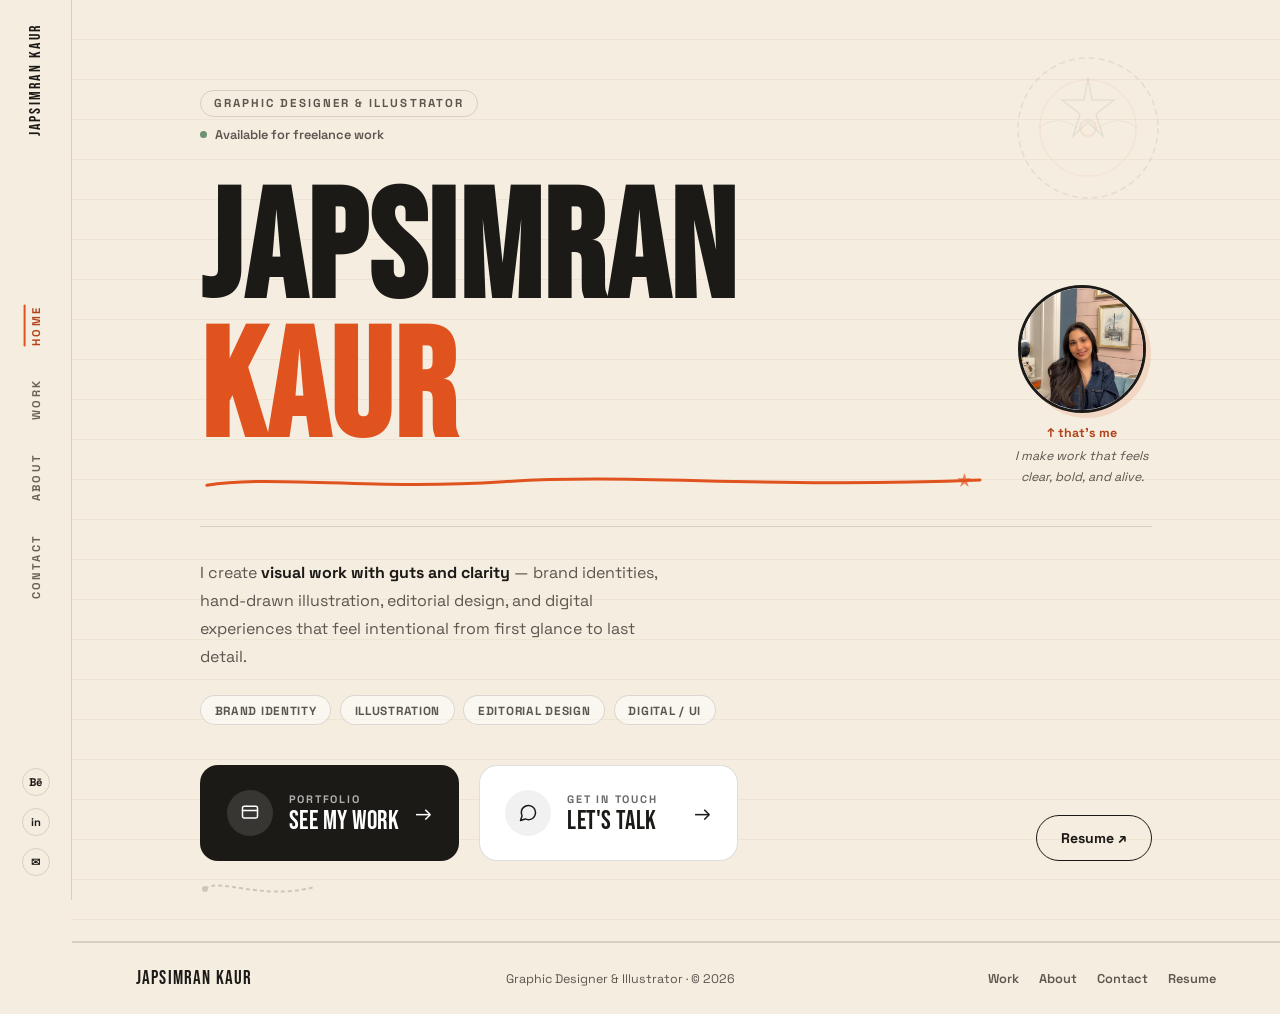
==== commit d16bc4e0: "Fix broken images, add case-study pages, resume, and accessibility - Fix images/ folder casing (was " ====
--- a/index.html
+++ b/index.html
@@ -73,7 +73,7 @@
 
   <!-- Doodle sheet — faint full-bleed background texture, sits behind everything -->
   <div class="hero-doodle-bg" aria-hidden="true">
-    <img src="images/doodle-sheet.jpg" alt=""/>
+    <img src="images/doodle-sheet.jpg" alt="" onerror="this.style.display='none';"/>
   </div>
 
   <div class="hero-inner">
@@ -166,7 +166,7 @@
         </div>
       </div>
       <div class="hero-cta-group">
-        <a class="btn btn-ghost" href="resume.pdf" target="_blank" rel="noopener">Resume ↗</a>
+        <a class="btn btn-ghost" href="resume.html">Resume ↗</a>
       </div>
     </div>
 
@@ -188,7 +188,7 @@
     <a href="work.html">Work</a>
     <a href="about.html">About</a>
     <a href="contact.html">Contact</a>
-    <a href="resume.pdf" target="_blank" rel="noopener">Resume</a>
+    <a href="resume.html">Resume</a>
   </nav>
 </footer>
 
--- a/styles.css
+++ b/styles.css
@@ -26,10 +26,13 @@
   --black:#1C1A17;            /* slightly softer than pure black, warmer */
   --orange:#E0531F;           /* darkened from F05A28 for better contrast/legibility */
   --orange-dim:rgba(224,83,31,.14);
+  --orange-deep:#B34219;      /* AA-safe orange for small text on light bg + orange backgrounds carrying white text (4.87:1 / 5.66:1) */
+  --orange-ondark:#E4683A;    /* AA-safe orange for small text on the black About section (5.24:1) */
   --sage:#6E9171;              /* darkened from 8BAB8D so it reads on cream */
+  --sage-deep:#58745A;         /* AA-safe sage for backgrounds carrying white text (5.17:1) */
   --rule:#E3D6BE;              /* warm rule tone, replaces old cool blue #C8D8E8 */
   --muted:#5B564E;             /* darkened from #777 — was too low-contrast on cream */
-  --muted-soft:#8A8478;        /* secondary muted, still readable */
+  --muted-soft:#68635A;        /* darkened from #8A8478 — was 3.2:1 on cream, failed AA */
   --white:#FFFFFF;
   --line:rgba(28,26,23,.14);   /* standard hairline replacing hard 2px black borders */
   --line-soft:rgba(28,26,23,.08);
@@ -82,7 +85,7 @@
   position:relative;
 }
 .sidebar-nav a:hover,
-.sidebar-nav a.active{color:var(--orange)}
+.sidebar-nav a.active{color:var(--orange-deep)}
 .sidebar-nav a.active::before{
   content:'';
   position:absolute;right:0;top:50%;
@@ -105,7 +108,7 @@
 }
 .sidebar-socials a:hover{
   border-color:var(--orange);
-  color:var(--orange);
+  color:var(--orange-deep);
   transform:scale(1.12);
 }
 
@@ -346,7 +349,7 @@
 .anno-arrow{
   display:block;
   font-size:.78rem;
-  color:var(--orange);
+  color:var(--orange-deep);
   font-weight:700;
   margin-bottom:.2rem;
 }
@@ -388,7 +391,7 @@
   background:rgba(255,255,255,.5);
   transition:border-color .2s,color .2s;
 }
-.hero-focus-tag:hover{border-color:var(--orange);color:var(--orange);}
+.hero-focus-tag:hover{border-color:var(--orange);color:var(--orange-deep);}
 .hero-cta-group{
   display:flex;flex-direction:column;
   align-items:flex-end;gap:.75rem;
@@ -485,10 +488,10 @@
 }
 .btn:hover{transform:translateY(-2px);}
 .btn-solid{background:var(--black);color:var(--white);}
-.btn-solid:hover{background:var(--orange);border-color:var(--orange);}
+.btn-solid:hover{background:var(--orange-deep);border-color:var(--orange-deep);}
 .btn-ghost{background:transparent;color:var(--black);}
-.btn-ghost:hover{background:var(--white);border-color:var(--orange);color:var(--orange);}
-.btn-orange{background:var(--orange);color:var(--white);border-color:var(--orange);}
+.btn-ghost:hover{background:var(--white);border-color:var(--orange-deep);color:var(--orange-deep);}
+.btn-orange{background:var(--orange-deep);color:var(--white);border-color:var(--orange-deep);}
 .btn-orange:hover{background:var(--black);border-color:var(--black);}
 
 /* ══════════════════════════════════════
@@ -497,7 +500,7 @@
 .sec-eyebrow{
   font-size:.7rem;font-weight:700;
   letter-spacing:.2em;text-transform:uppercase;
-  color:var(--orange);
+  color:var(--orange-deep);
   display:flex;align-items:center;gap:.6rem;
   margin-bottom:.75rem;
 }
@@ -523,19 +526,12 @@
   flex-wrap:wrap;
 }
 
-/* PROJECT GRID — masonry-ish intentional layout */
+/* PROJECT GRID — flexible responsive grid, scales to any number of projects */
 .proj-grid{
   display:grid;
-  grid-template-columns:1fr 1fr 1fr;
-  grid-template-rows:auto;
+  grid-template-columns:repeat(auto-fit,minmax(300px,1fr));
   gap:1.25rem;
 }
-/* card 1: large left */
-.proj-card:nth-child(1){grid-column:1/3;grid-row:1/2;}
-/* card 2: right tall */
-.proj-card:nth-child(2){grid-column:3/4;grid-row:1/3;}
-/* card 3: bottom, spans left two columns */
-.proj-card:nth-child(3){grid-column:1/3;grid-row:2/3;}
 
 /* ══════════════════════════════════════
    PRINT GALLERY TEASERS — Posters / Book Covers
@@ -559,15 +555,12 @@
   transition:transform .3s cubic-bezier(.2,.8,.2,1),box-shadow .3s ease;
 }
 .print-gallery-card:hover{transform:translateY(-6px);box-shadow:0 22px 44px -14px rgba(28,26,23,.32);}
-.pg-collage{
+.pg-cover{
   position:absolute;inset:0;
-  display:grid;
-  grid-template-columns:1fr 1fr;
-  grid-template-rows:1fr 1fr;
-  gap:2px;
-}
-.pg-collage img{width:100%;height:100%;object-fit:cover;transition:transform .6s ease;}
-.print-gallery-card:hover .pg-collage img{transform:scale(1.06);}
+  aspect-ratio:3/4;
+}
+.pg-cover img{width:100%;height:100%;object-fit:cover;transition:transform .6s ease;display:block;}
+.print-gallery-card:hover .pg-cover img{transform:scale(1.06);}
 .pg-tile-placeholder{
   width:100%;height:100%;
   background:repeating-linear-gradient(45deg,#33302B,#33302B 10px,#3B3730 10px,#3B3730 20px);
@@ -585,7 +578,7 @@
 .pg-body span.pg-tag{
   display:inline-block;
   font-size:.68rem;font-weight:700;letter-spacing:.14em;text-transform:uppercase;
-  color:var(--orange);margin-bottom:.4rem;
+  color:var(--orange-ondark);margin-bottom:.4rem;
 }
 .pg-body h3{
   font-family:'Bebas Neue',sans-serif;
@@ -704,7 +697,7 @@
 }
 .lightbox-close{top:1.5rem;right:1.5rem;}
 .lightbox-back{top:1.5rem;left:1.5rem;width:auto;padding:0 1rem;border-radius:999px;gap:.4rem;display:inline-flex;align-items:center;font-size:.8rem;letter-spacing:.05em;}
-.lightbox-close:hover,.lightbox-back:hover{background:var(--orange);border-color:var(--orange);transform:scale(1.05);}
+.lightbox-close:hover,.lightbox-back:hover{background:var(--orange-deep);border-color:var(--orange-deep);transform:scale(1.05);}
 .lightbox-arrow{
   position:fixed;top:50%;transform:translateY(-50%);
   width:48px;height:48px;border-radius:50%;
@@ -717,7 +710,7 @@
   backdrop-filter:blur(8px);
   transition:background .2s,border-color .2s,transform .2s;
 }
-.lightbox-arrow:hover{background:var(--orange);border-color:var(--orange);}
+.lightbox-arrow:hover{background:var(--orange-deep);border-color:var(--orange-deep);}
 .lightbox-prev{left:1.5rem;}
 .lightbox-next{right:1.5rem;}
 .lightbox-counter{
@@ -764,11 +757,6 @@
   border-color:rgba(224,83,31,.35);
   box-shadow:0 16px 32px -8px rgba(28,26,23,.18),0 0 0 1px rgba(224,83,31,.12);
 }
-.proj-card:nth-child(2):hover,
-.proj-card:nth-child(3):hover{
-  box-shadow:0 16px 32px -8px rgba(28,26,23,.18),0 0 0 1px rgba(110,145,113,.18);
-  border-color:rgba(110,145,113,.4);
-}
 .proj-thumb{
   position:relative;
   overflow:hidden;
@@ -776,10 +764,6 @@
   flex-shrink:0;
   aspect-ratio:4/3;
 }
-.proj-card:nth-child(1) .proj-thumb{height:320px;aspect-ratio:auto;}
-.proj-card:nth-child(2) .proj-thumb{height:100%;min-height:400px;flex:1;aspect-ratio:auto;}
-.proj-card:nth-child(3) .proj-thumb,
-.proj-card:nth-child(4) .proj-thumb{height:220px;aspect-ratio:auto;}
 .proj-thumb img{
   width:100%;height:100%;object-fit:cover;
   transition:transform .6s ease;
@@ -808,8 +792,8 @@
   padding:.3rem .7rem;z-index:2;
   color:var(--black);
 }
-.proj-tag.t-orange{background:var(--orange);color:var(--white);border-color:var(--orange);}
-.proj-tag.t-sage{background:var(--sage);color:var(--white);border-color:var(--sage);}
+.proj-tag.t-orange{background:var(--orange-deep);color:var(--white);border-color:var(--orange-deep);}
+.proj-tag.t-sage{background:var(--sage-deep);color:var(--white);border-color:var(--sage-deep);}
 .proj-body{
   padding:1.25rem 1.25rem 1.5rem;
   display:flex;flex-direction:column;gap:.5rem;
@@ -823,9 +807,9 @@
 .proj-link{
   display:inline-flex;align-items:center;gap:.35rem;
   font-weight:700;font-size:.82rem;
-  color:var(--orange);
+  color:var(--orange-deep);
   margin-top:.25rem;
-  border-bottom:1.5px solid var(--orange);
+  border-bottom:1.5px solid var(--orange-deep);
   padding-bottom:1px;
   align-self:flex-start;
   transition:gap .2s;
@@ -939,7 +923,7 @@
   transition:background .2s,border-color .2s,color .2s,transform .2s;
   backdrop-filter:blur(4px);
 }
-.modal-arrow:hover{background:var(--orange);border-color:var(--orange);color:var(--white);}
+.modal-arrow:hover{background:var(--orange-deep);border-color:var(--orange-deep);color:var(--white);}
 .modal-arrow-prev{left:1rem;}
 .modal-arrow-next{right:1rem;}
 
@@ -959,33 +943,6 @@
 .modal-dot.is-active{background:var(--orange);border-color:var(--orange);transform:scale(1.15);}
 .modal-dot:hover{border-color:var(--orange);}
 
-/* ── MODAL GALLERY (Editorial & Posters "See All") ── */
-.modal-gallery-grid{
-  display:grid;
-  grid-template-columns:repeat(3,1fr);
-  gap:.6rem;
-  margin-bottom:1rem;
-}
-.modal-gallery-tile{
-  position:relative;
-  aspect-ratio:4/3;
-  border-radius:8px;
-  overflow:hidden;
-  background:#E9DFCF;
-  border:1.5px solid var(--line);
-}
-.modal-gallery-tile img{width:100%;height:100%;object-fit:cover;display:block;}
-.modal-gallery-tile-placeholder{
-  display:none;
-  position:absolute;inset:0;
-  align-items:center;justify-content:center;
-  text-align:center;
-  font-size:.6rem;font-weight:700;color:var(--muted);
-  padding:.4rem;
-  background:repeating-linear-gradient(45deg,#E9DFCF,#E9DFCF 8px,#E2D6C2 8px,#E2D6C2 16px);
-}
-.modal-gallery-tile.img-missing img{display:none;}
-.modal-gallery-tile.img-missing .modal-gallery-tile-placeholder{display:flex;}
 .modal-seeall-btn{width:100%;justify-content:center;}
 
 .modal-close{
@@ -1000,7 +957,7 @@
   z-index:4;
   transition:background .2s,transform .2s,border-color .2s,color .2s;
 }
-.modal-close:hover{background:var(--orange);border-color:var(--orange);color:var(--white);transform:rotate(90deg);}
+.modal-close:hover{background:var(--orange-deep);border-color:var(--orange-deep);color:var(--white);transform:rotate(90deg);}
 .modal-tag{
   position:absolute;top:1rem;left:1rem;
   background:var(--cream);
@@ -1035,7 +992,7 @@
 .modal-section{margin-bottom:1.5rem;}
 .modal-section h4{
   font-size:.72rem;font-weight:700;letter-spacing:.15em;text-transform:uppercase;
-  color:var(--orange);margin-bottom:.6rem;
+  color:var(--orange-deep);margin-bottom:.6rem;
 }
 .modal-section p{color:var(--muted);line-height:1.75;font-size:.95rem;}
 .modal-footer{
@@ -1058,7 +1015,7 @@
   );
   opacity:1;
 }
-#about .sec-eyebrow{color:var(--orange);}
+#about .sec-eyebrow{color:var(--orange-ondark);}
 .about-grid{
   display:grid;
   grid-template-columns:1.1fr .9fr;
@@ -1171,7 +1128,7 @@
   color:rgba(255,255,255,.75);
   transition:border-color .2s,color .2s;
 }
-.tool-tag:hover{border-color:var(--orange);color:var(--orange);}
+.tool-tag:hover{border-color:var(--orange-ondark);color:var(--orange-ondark);}
 
 /* ══════════════════════════════════════
    CONTACT SECTION
@@ -1276,6 +1233,32 @@
 @keyframes ctaPulse{
   0%,100%{box-shadow:0 0 0 0 rgba(28,26,23,.18);}
   50%{box-shadow:0 0 0 7px rgba(28,26,23,0);}
+}
+
+/* ══════════════════════════════════════
+   RESUME PAGE
+══════════════════════════════════════ */
+.resume-meta{display:flex;flex-wrap:wrap;gap:.5rem 1.25rem;margin-top:1rem;}
+.resume-meta a{font-size:.85rem;font-weight:600;color:var(--muted);border-bottom:1px solid transparent;transition:color .2s,border-color .2s;}
+.resume-meta a:hover{color:var(--orange-deep);border-color:var(--orange-deep);}
+.resume-entry{margin-bottom:1.75rem;}
+.resume-entry:last-child{margin-bottom:0;}
+.resume-entry-head{display:flex;justify-content:space-between;align-items:baseline;flex-wrap:wrap;gap:.4rem .75rem;margin-bottom:.15rem;}
+.resume-entry-head h3{font-family:'Bebas Neue',sans-serif;font-size:1.5rem;letter-spacing:.02em;}
+.resume-entry-dates{font-size:.78rem;font-weight:700;color:var(--orange-deep);letter-spacing:.04em;white-space:nowrap;}
+.resume-entry-sub{font-size:.85rem;color:var(--muted);margin-bottom:.6rem;}
+.resume-entry ul{padding-left:1.1rem;color:var(--muted);font-size:.92rem;line-height:1.7;}
+.resume-entry ul li{margin-bottom:.15rem;}
+.resume-skill-group{margin-bottom:1.25rem;}
+.resume-skill-group:last-child{margin-bottom:0;}
+.resume-skill-group h4{font-size:.72rem;font-weight:700;letter-spacing:.12em;text-transform:uppercase;color:var(--orange-deep);margin-bottom:.6rem;}
+.resume-skill-tags{display:flex;flex-wrap:wrap;gap:.5rem;}
+@media print{
+  .sidebar,.mobile-topbar,.mobile-nav,.site-footer,.resume-print-btn,.page-doodle-bg,.paper-lines{display:none!important;}
+  .main-wrap{margin-left:0!important;}
+  body{background:#fff!important;}
+  .page-section{padding:1.5rem 0!important;min-height:auto!important;border:none!important;}
+  a{color:inherit!important;text-decoration:none!important;}
 }
 
 /* ══════════════════════════════════════
@@ -1298,7 +1281,7 @@
 .footer-copy{font-size:.78rem;color:var(--muted);}
 .footer-links{display:flex;gap:1.25rem;}
 .footer-links a{font-size:.8rem;font-weight:600;color:var(--muted);transition:color .2s;}
-.footer-links a:hover{color:var(--orange);}
+.footer-links a:hover{color:var(--orange-deep);}
 
 /* ══════════════════════════════════════
    PAGE HEADER (for work/about/contact top banner)
@@ -1352,7 +1335,7 @@
   display:flex;flex-direction:column;align-items:center;gap:.2rem;
   transition:color .2s;
 }
-.mobile-nav a.active,.mobile-nav a:hover{color:var(--orange);}
+.mobile-nav a.active,.mobile-nav a:hover{color:var(--orange-deep);}
 .mob-nav-dot{
   width:4px;height:4px;border-radius:50%;
   background:var(--orange);
@@ -1374,8 +1357,8 @@
 }
 .mobile-topbar .footer-brand{font-size:1rem;}
 .mobile-topbar a{
-  font-size:.7rem;font-weight:700;color:var(--orange);
-  border:1.5px solid var(--orange);
+  font-size:.7rem;font-weight:700;color:var(--orange-deep);
+  border:1.5px solid var(--orange-deep);
   padding:.4rem .8rem;border-radius:999px;
 }
 
@@ -1400,12 +1383,7 @@
   #about .page-doodle-bg img{width:140%;min-width:340px;}
   .hero-bottom{flex-direction:column;align-items:flex-start;gap:1.5rem;}
   .hero-cta-group{align-items:flex-start;flex-direction:row;flex-wrap:wrap;}
-  .proj-grid{grid-template-columns:1fr;grid-template-rows:auto;}
-  .proj-card:nth-child(1),
-  .proj-card:nth-child(2),
-  .proj-card:nth-child(3){grid-column:1;grid-row:auto;}
-  .proj-card:nth-child(1) .proj-thumb{height:auto;aspect-ratio:4/3;}
-  .proj-card:nth-child(2) .proj-thumb{height:auto;min-height:unset;aspect-ratio:4/3;}
+  .proj-grid{grid-template-columns:1fr;}
   .about-grid{grid-template-columns:1fr;}
   .about-photo{max-width:280px;aspect-ratio:1/1;}
   .contact-grid{grid-template-columns:1fr;gap:2rem;}
